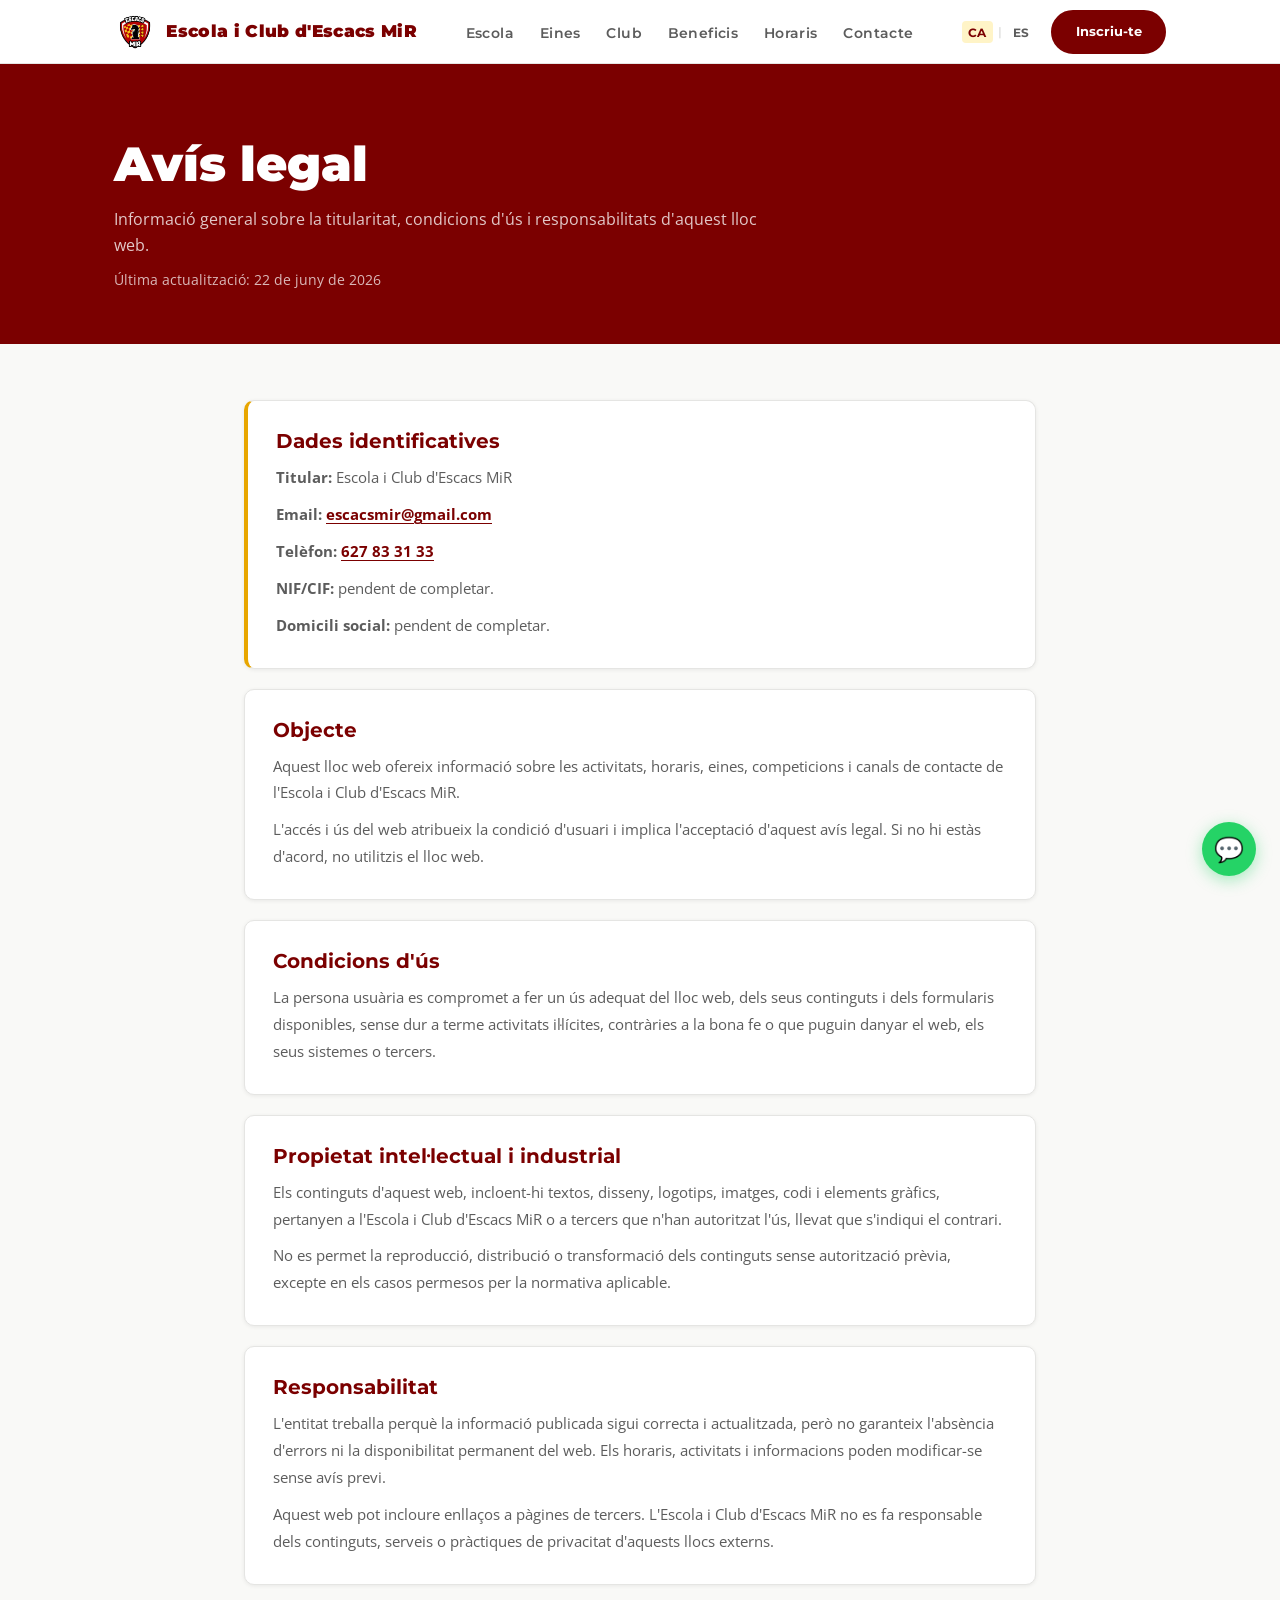
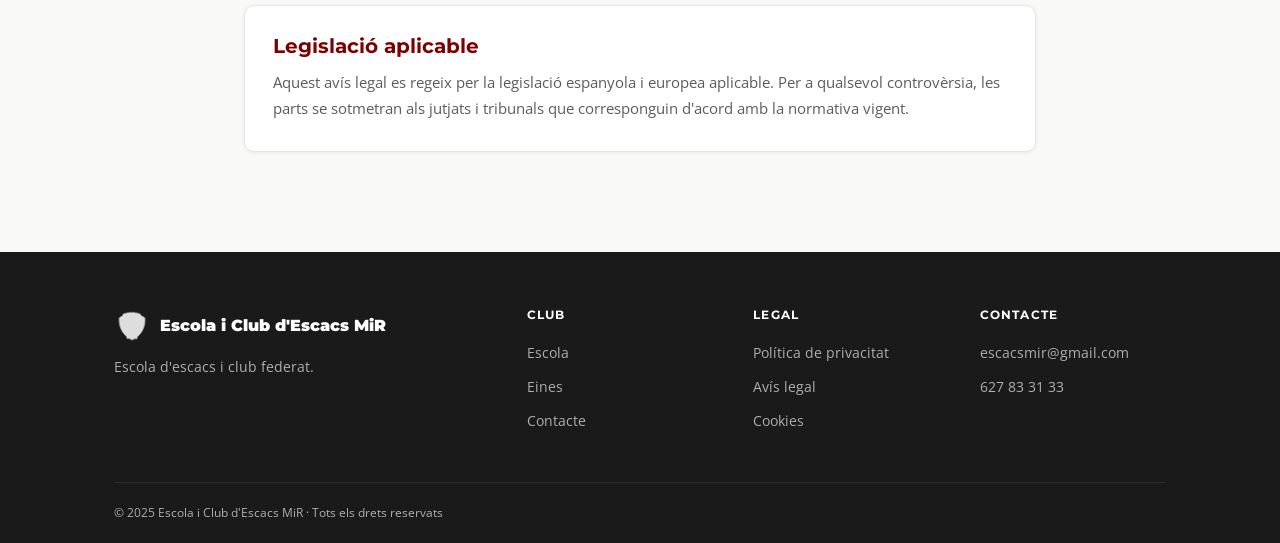
==== avis-legal.html @ 877fa630 "feat: afegeix pagines legals" ====
<!DOCTYPE html>
<html lang="ca">
<head>
  <meta charset="UTF-8" />
  <meta name="viewport" content="width=device-width, initial-scale=1.0" />
  <title>Avís legal · Escola i Club d'Escacs MiR</title>
  <meta name="description" content="Avís legal del web de l'Escola i Club d'Escacs MiR." />

  <link rel="preconnect" href="https://fonts.googleapis.com" />
  <link href="https://fonts.googleapis.com/css2?family=Montserrat:wght@400;600;700;900&family=Open+Sans:wght@400;600&display=swap" rel="stylesheet" />

  <link rel="stylesheet" href="css/tokens.css" />
  <link rel="stylesheet" href="css/base.css" />
  <link rel="stylesheet" href="css/components.css" />
  <link rel="stylesheet" href="css/layout/nav.css" />
  <link rel="stylesheet" href="css/layout/footer.css" />
  <link rel="stylesheet" href="css/sections/legal.css" />
  <link rel="stylesheet" href="css/sections/overlays.css" />
</head>
<body class="lang-ca">
<nav id="main-nav">
  <div class="nav-inner container">
    <a href="index.html#inici" class="nav-logo">
      <img src="assets/logo escola transp.png" alt="Escola i Club d'Escacs MiR" />
      <span class="nav-logo-text">
        <span class="ca">Escola i Club d'Escacs MiR</span>
        <span class="es">Club Ajedrez MiR</span>
      </span>
    </a>
    <ul class="nav-links">
      <li><a href="index.html#escola"><span class="ca">Escola</span><span class="es">Escuela</span></a></li>
      <li><a href="index.html#eines"><span class="ca">Eines</span><span class="es">Herramientas</span></a></li>
      <li><a href="index.html#competicio"><span class="ca">Club</span><span class="es">Club</span></a></li>
      <li><a href="beneficis.html"><span class="ca">Beneficis</span><span class="es">Beneficios</span></a></li>
      <li><a href="index.html#horaris"><span class="ca">Horaris</span><span class="es">Horarios</span></a></li>
      <li><a href="index.html#contacte"><span class="ca">Contacte</span><span class="es">Contacto</span></a></li>
    </ul>
    <div class="nav-right">
      <div class="lang-toggle">
        <button class="lang-btn active" data-lang="ca">CA</button>
        <span>|</span>
        <button class="lang-btn" data-lang="es">ES</button>
      </div>
      <a href="index.html#contacte" class="btn btn-maroon nav-cta">
        <span class="ca">Inscriu-te</span>
        <span class="es">Inscríbete</span>
      </a>
      <button class="nav-hamburger" aria-label="Menú" aria-expanded="false">
        <span></span><span></span><span></span>
      </button>
    </div>
  </div>
</nav>

<div class="nav-mobile" role="dialog" aria-label="Menú">
  <ul>
    <li><a href="index.html#escola"><span class="ca">Escola</span><span class="es">Escuela</span></a></li>
    <li><a href="index.html#eines"><span class="ca">Eines</span><span class="es">Herramientas</span></a></li>
    <li><a href="index.html#competicio"><span class="ca">Club federat</span><span class="es">Club federado</span></a></li>
    <li><a href="beneficis.html"><span class="ca">Beneficis</span><span class="es">Beneficios</span></a></li>
    <li><a href="index.html#horaris"><span class="ca">Horaris</span><span class="es">Horarios</span></a></li>
    <li><a href="index.html#contacte"><span class="ca">Contacte</span><span class="es">Contacto</span></a></li>
  </ul>
</div>

<header class="legal-hero">
  <div class="container">
    <h1><span class="ca">Avís legal</span><span class="es">Aviso legal</span></h1>
    <p>
      <span class="ca">Informació general sobre la titularitat, condicions d'ús i responsabilitats d'aquest lloc web.</span>
      <span class="es">Información general sobre la titularidad, condiciones de uso y responsabilidades de este sitio web.</span>
    </p>
    <div class="legal-meta">
      <span class="ca">Última actualització: 22 de juny de 2026</span>
      <span class="es">Última actualización: 22 de junio de 2026</span>
    </div>
  </div>
</header>

<main class="legal-page">
  <div class="container legal-content">
    <section class="legal-block legal-note">
      <h2><span class="ca">Dades identificatives</span><span class="es">Datos identificativos</span></h2>
      <p><strong><span class="ca">Titular:</span><span class="es">Titular:</span></strong> Escola i Club d'Escacs MiR</p>
      <p><strong>Email:</strong> <a href="mailto:escacsmir@gmail.com">escacsmir@gmail.com</a></p>
      <p><strong><span class="ca">Telèfon:</span><span class="es">Teléfono:</span></strong> <a href="tel:+34627833133">627 83 31 33</a></p>
      <p><strong>NIF/CIF:</strong> <span class="ca">pendent de completar.</span><span class="es">pendiente de completar.</span></p>
      <p><strong><span class="ca">Domicili social:</span><span class="es">Domicilio social:</span></strong> <span class="ca">pendent de completar.</span><span class="es">pendiente de completar.</span></p>
    </section>

    <section class="legal-block">
      <h2><span class="ca">Objecte</span><span class="es">Objeto</span></h2>
      <p>
        <span class="ca">Aquest lloc web ofereix informació sobre les activitats, horaris, eines, competicions i canals de contacte de l'Escola i Club d'Escacs MiR.</span>
        <span class="es">Este sitio web ofrece información sobre las actividades, horarios, herramientas, competiciones y canales de contacto de la Escola i Club d'Escacs MiR.</span>
      </p>
      <p>
        <span class="ca">L'accés i ús del web atribueix la condició d'usuari i implica l'acceptació d'aquest avís legal. Si no hi estàs d'acord, no utilitzis el lloc web.</span>
        <span class="es">El acceso y uso de la web atribuye la condición de usuario e implica la aceptación de este aviso legal. Si no estás de acuerdo, no utilices el sitio web.</span>
      </p>
    </section>

    <section class="legal-block">
      <h2><span class="ca">Condicions d'ús</span><span class="es">Condiciones de uso</span></h2>
      <p>
        <span class="ca">La persona usuària es compromet a fer un ús adequat del lloc web, dels seus continguts i dels formularis disponibles, sense dur a terme activitats il·lícites, contràries a la bona fe o que puguin danyar el web, els seus sistemes o tercers.</span>
        <span class="es">La persona usuaria se compromete a hacer un uso adecuado del sitio web, de sus contenidos y de los formularios disponibles, sin realizar actividades ilícitas, contrarias a la buena fe o que puedan dañar la web, sus sistemas o a terceros.</span>
      </p>
    </section>

    <section class="legal-block">
      <h2><span class="ca">Propietat intel·lectual i industrial</span><span class="es">Propiedad intelectual e industrial</span></h2>
      <p>
        <span class="ca">Els continguts d'aquest web, incloent-hi textos, disseny, logotips, imatges, codi i elements gràfics, pertanyen a l'Escola i Club d'Escacs MiR o a tercers que n'han autoritzat l'ús, llevat que s'indiqui el contrari.</span>
        <span class="es">Los contenidos de esta web, incluyendo textos, diseño, logotipos, imágenes, código y elementos gráficos, pertenecen a la Escola i Club d'Escacs MiR o a terceros que han autorizado su uso, salvo que se indique lo contrario.</span>
      </p>
      <p>
        <span class="ca">No es permet la reproducció, distribució o transformació dels continguts sense autorització prèvia, excepte en els casos permesos per la normativa aplicable.</span>
        <span class="es">No se permite la reproducción, distribución o transformación de los contenidos sin autorización previa, excepto en los casos permitidos por la normativa aplicable.</span>
      </p>
    </section>

    <section class="legal-block">
      <h2><span class="ca">Responsabilitat</span><span class="es">Responsabilidad</span></h2>
      <p>
        <span class="ca">L'entitat treballa perquè la informació publicada sigui correcta i actualitzada, però no garanteix l'absència d'errors ni la disponibilitat permanent del web. Els horaris, activitats i informacions poden modificar-se sense avís previ.</span>
        <span class="es">La entidad trabaja para que la información publicada sea correcta y esté actualizada, pero no garantiza la ausencia de errores ni la disponibilidad permanente de la web. Los horarios, actividades e informaciones pueden modificarse sin previo aviso.</span>
      </p>
      <p>
        <span class="ca">Aquest web pot incloure enllaços a pàgines de tercers. L'Escola i Club d'Escacs MiR no es fa responsable dels continguts, serveis o pràctiques de privacitat d'aquests llocs externs.</span>
        <span class="es">Esta web puede incluir enlaces a páginas de terceros. La Escola i Club d'Escacs MiR no se hace responsable de los contenidos, servicios o prácticas de privacidad de dichos sitios externos.</span>
      </p>
    </section>

    <section class="legal-block">
      <h2><span class="ca">Legislació aplicable</span><span class="es">Legislación aplicable</span></h2>
      <p>
        <span class="ca">Aquest avís legal es regeix per la legislació espanyola i europea aplicable. Per a qualsevol controvèrsia, les parts se sotmetran als jutjats i tribunals que corresponguin d'acord amb la normativa vigent.</span>
        <span class="es">Este aviso legal se rige por la legislación española y europea aplicable. Para cualquier controversia, las partes se someterán a los juzgados y tribunales que correspondan de acuerdo con la normativa vigente.</span>
      </p>
    </section>
  </div>
</main>

<footer class="site-footer">
  <div class="container">
    <div class="footer-inner">
      <div class="footer-brand">
        <div class="brand-logo">
          <img src="assets/logo escola transp.png" alt="Escola i Club d'Escacs MiR" />
          <span class="brand-name"><span class="ca">Escola i Club d'Escacs MiR</span><span class="es">Club Ajedrez MiR</span></span>
        </div>
        <p><span class="ca">Escola d'escacs i club federat.</span><span class="es">Escuela de ajedrez y club federado.</span></p>
      </div>
      <div class="footer-col">
        <h4><span class="ca">Club</span><span class="es">Club</span></h4>
        <ul>
          <li><a href="index.html#escola"><span class="ca">Escola</span><span class="es">Escuela</span></a></li>
          <li><a href="index.html#eines"><span class="ca">Eines</span><span class="es">Herramientas</span></a></li>
          <li><a href="index.html#contacte"><span class="ca">Contacte</span><span class="es">Contacto</span></a></li>
        </ul>
      </div>
      <div class="footer-col">
        <h4><span class="ca">Legal</span><span class="es">Legal</span></h4>
        <ul>
          <li><a href="politica-privacitat.html"><span class="ca">Política de privacitat</span><span class="es">Política de privacidad</span></a></li>
          <li><a href="avis-legal.html"><span class="ca">Avís legal</span><span class="es">Aviso legal</span></a></li>
          <li><a href="cookies.html"><span class="ca">Cookies</span><span class="es">Cookies</span></a></li>
        </ul>
      </div>
      <div class="footer-col">
        <h4><span class="ca">Contacte</span><span class="es">Contacto</span></h4>
        <ul>
          <li><a href="mailto:escacsmir@gmail.com">escacsmir@gmail.com</a></li>
          <li><a href="tel:+34627833133">627 83 31 33</a></li>
        </ul>
      </div>
    </div>
    <div class="footer-bottom">
      <span>© 2025 Escola i Club d'Escacs MiR · <span class="ca">Tots els drets reservats</span><span class="es">Todos los derechos reservados</span></span>
    </div>
  </div>
</footer>

<a href="https://wa.me/34627833133" class="whatsapp-float" target="_blank" rel="noopener" title="WhatsApp">💬</a>

<script src="js/main.js" defer></script>
</body>
</html>
---- css/tokens.css ----
/* ── DESIGN TOKENS ── */
:root {
  /* Brand colours (Manual d'identitat MiR) */
  --maroon:    #7B0000;
  --maroon-d:  #5A0000;
  --maroon-l:  #9A0000;
  --gold:      #E8A600;
  --gold-l:    #F5C842;
  --cream:     #FFF4C7;
  --cream-d:   #F0E49A;

  /* Neutrals */
  --dark:      #1A1A1A;
  --white:     #FFFFFF;
  --bg:        #F9F9F7;
  --text:      #1A1A1A;
  --text-m:    #5C5C5C;
  --border:    #E5E5E3;

  /* Shape & elevation */
  --radius:    10px;
  --radius-lg: 16px;
  --shadow-s:  0 1px 4px rgba(0,0,0,0.07);
  --shadow:    0 4px 16px rgba(0,0,0,0.09);
  --shadow-lg: 0 8px 32px rgba(0,0,0,0.12);

  /* Layout */
  --nav-h:  64px;
  --max-w: 1100px;
  --sec-py: 80px;
}
---- css/base.css ----
/* ── RESET & BASE ── */
*, *::before, *::after { box-sizing: border-box; margin: 0; padding: 0; }
html { scroll-behavior: smooth; -webkit-text-size-adjust: 100%; }

body {
  font-family: 'Open Sans', system-ui, sans-serif;
  background: var(--bg);
  color: var(--text);
  line-height: 1.65;
  -webkit-font-smoothing: antialiased;
}

h1, h2, h3, h4 {
  font-family: 'Montserrat', sans-serif;
  line-height: 1.2;
  font-weight: 700;
}

a { color: inherit; text-decoration: none; }
img { display: block; max-width: 100%; }
ul { list-style: none; }

.container {
  max-width: var(--max-w);
  margin: 0 auto;
  padding: 0 24px;
}

/* ── BILINGÜISME CA / ES ── */
/* Per defecte mostra català, amaga castellà */
.es { display: none; }

/* Quan el body té .lang-es, inverteix */
body.lang-es .es { display: revert; }
body.lang-es .ca { display: none; }
---- css/components.css ----
/* ── SHARED COMPONENTS ── */

/* Buttons */
.btn {
  display: inline-flex;
  align-items: center;
  gap: .4rem;
  padding: .75rem 1.75rem;
  border-radius: 50px;
  font-family: 'Montserrat', sans-serif;
  font-weight: 700;
  font-size: .9rem;
  cursor: pointer;
  transition: transform .15s, box-shadow .15s, background .15s;
  border: 2px solid transparent;
  text-align: center;
  white-space: nowrap;
}
.btn:hover { transform: translateY(-2px); box-shadow: var(--shadow); }

.btn-primary  { background: var(--gold); color: var(--dark); border-color: var(--gold); }
.btn-primary:hover { background: var(--gold-l); }

.btn-maroon   { background: var(--maroon); color: var(--white); border-color: var(--maroon); }
.btn-maroon:hover { background: var(--maroon-d); }

.btn-outline  { background: transparent; border-color: var(--white); color: var(--white); }
.btn-outline:hover { background: rgba(255,255,255,.12); }

.btn-outline-dark { background: transparent; border-color: var(--maroon); color: var(--maroon); }
.btn-outline-dark:hover { background: var(--maroon); color: var(--white); }

.btn-sm { padding: .5rem 1.2rem; font-size: .82rem; }

/* Section labels */
.section-eyebrow {
  display: inline-block;
  background: var(--cream);
  color: var(--maroon);
  font-family: 'Montserrat', sans-serif;
  font-weight: 700;
  font-size: .72rem;
  letter-spacing: .12em;
  text-transform: uppercase;
  padding: .3rem .9rem;
  border-radius: 50px;
  margin-bottom: .75rem;
}

.section-title {
  font-size: clamp(1.6rem, 3.5vw, 2.3rem);
  font-weight: 900;
  margin-bottom: .75rem;
}

.section-sub {
  font-size: 1rem;
  color: var(--text-m);
  max-width: 580px;
  line-height: 1.7;
}

/* Section padding helper */
.section-pad { padding: var(--sec-py) 0; }
---- css/layout/nav.css ----
/* ── NAVIGATION ── */
nav {
  position: sticky;
  top: 0;
  z-index: 999;
  background: var(--white);
  border-bottom: 1px solid var(--border);
  height: var(--nav-h);
}
nav.scrolled { box-shadow: var(--shadow-s); }

.nav-inner {
  display: flex;
  align-items: center;
  justify-content: space-between;
  height: var(--nav-h);
  gap: 1rem;
}

/* Logo */
.nav-logo {
  display: flex;
  align-items: center;
  gap: .65rem;
  flex-shrink: 0;
}
.nav-logo img {
  height: 42px;
  width: auto;
}
.nav-logo-text {
  font-family: 'Montserrat', sans-serif;
  font-weight: 900;
  font-size: 1.05rem;
  color: var(--maroon);
  letter-spacing: .02em;
}

/* Links */
.nav-links {
  display: flex;
  align-items: center;
  gap: 1.6rem;
}
.nav-links a {
  font-family: 'Montserrat', sans-serif;
  font-weight: 600;
  font-size: .85rem;
  color: var(--text-m);
  letter-spacing: .03em;
  transition: color .18s;
  position: relative;
}
.nav-links a::after {
  content: '';
  position: absolute;
  bottom: -3px;
  left: 0; right: 0;
  height: 2px;
  background: var(--maroon);
  transform: scaleX(0);
  transition: transform .18s;
  border-radius: 2px;
}
.nav-links a:hover { color: var(--maroon); }
.nav-links a:hover::after,
.nav-links a.active::after { transform: scaleX(1); }
.nav-links a.active { color: var(--maroon); }

/* Right side */
.nav-right {
  display: flex;
  align-items: center;
  gap: 1rem;
  flex-shrink: 0;
}

/* Language toggle */
.lang-toggle {
  display: flex;
  align-items: center;
  gap: .3rem;
  font-family: 'Montserrat', sans-serif;
  font-size: .78rem;
  font-weight: 700;
  color: var(--border);
}
.lang-btn {
  background: none;
  border: none;
  cursor: pointer;
  font-family: 'Montserrat', sans-serif;
  font-size: .78rem;
  font-weight: 700;
  color: var(--text-m);
  padding: .2rem .4rem;
  border-radius: 4px;
  transition: color .15s, background .15s;
}
.lang-btn:hover { color: var(--maroon); }
.lang-btn.active {
  color: var(--maroon);
  background: var(--cream);
}

/* CTA button in nav */
.nav-cta { padding: .55rem 1.4rem; font-size: .82rem; }

/* Hamburger */
.nav-hamburger {
  display: none;
  flex-direction: column;
  gap: 5px;
  background: none;
  border: none;
  cursor: pointer;
  padding: .4rem;
}
.nav-hamburger span {
  display: block;
  width: 22px;
  height: 2px;
  background: var(--maroon);
  border-radius: 2px;
  transition: transform .2s, opacity .2s;
}
.nav-hamburger.open span:nth-child(1) { transform: translateY(7px) rotate(45deg); }
.nav-hamburger.open span:nth-child(2) { opacity: 0; }
.nav-hamburger.open span:nth-child(3) { transform: translateY(-7px) rotate(-45deg); }

/* Mobile menu */
.nav-mobile {
  display: none;
  position: fixed;
  top: var(--nav-h);
  left: 0; right: 0;
  background: var(--white);
  border-bottom: 1px solid var(--border);
  padding: 1.5rem 24px 2rem;
  z-index: 998;
  box-shadow: var(--shadow);
}
.nav-mobile.open { display: block; }
.nav-mobile ul {
  display: flex;
  flex-direction: column;
  gap: .2rem;
  margin-bottom: 1.5rem;
}
.nav-mobile ul li a {
  display: block;
  padding: .75rem 0;
  font-family: 'Montserrat', sans-serif;
  font-weight: 600;
  font-size: 1rem;
  color: var(--text);
  border-bottom: 1px solid var(--border);
}
.nav-mobile ul li:last-child a { border-bottom: none; }
.nav-mobile .btn { display: block; text-align: center; margin-bottom: .8rem; }
.nav-mobile .lang-toggle { justify-content: center; }

@media (max-width: 900px) {
  .nav-links { display: none; }
  .nav-cta   { display: none; }
  .lang-toggle { display: none; }
  .nav-hamburger { display: flex; }
}
---- css/layout/footer.css ----
/* ── FOOTER ── */
footer {
  background: var(--dark);
  color: rgba(255,255,255,0.65);
  padding: 56px 0 0;
}

.footer-inner {
  display: grid;
  grid-template-columns: 2fr 1fr 1fr 1fr;
  gap: 2.5rem;
  padding-bottom: 2.5rem;
}

.footer-brand {}
.footer-brand .brand-logo {
  display: flex;
  align-items: center;
  gap: .6rem;
  margin-bottom: .75rem;
}
.footer-brand .brand-logo img { height: 36px; filter: brightness(0) invert(1); opacity: .85; }
.footer-brand .brand-name {
  font-family: 'Montserrat', sans-serif;
  font-weight: 900;
  font-size: 1rem;
  color: var(--white);
}
.footer-brand p {
  font-size: .85rem;
  line-height: 1.6;
  max-width: 260px;
  margin-bottom: 1.2rem;
}
.social-row { display: flex; gap: .6rem; }
.social-btn {
  width: 36px; height: 36px;
  background: rgba(255,255,255,0.08);
  border-radius: 8px;
  display: flex; align-items: center; justify-content: center;
  font-size: .9rem;
  transition: background .18s;
}
.social-btn:hover { background: var(--gold); color: var(--dark); }

.footer-col h4 {
  font-family: 'Montserrat', sans-serif;
  font-size: .75rem;
  font-weight: 700;
  color: var(--white);
  letter-spacing: .1em;
  text-transform: uppercase;
  margin-bottom: 1rem;
}
.footer-col ul li { margin-bottom: .5rem; }
.footer-col ul li a {
  font-size: .85rem;
  transition: color .18s;
}
.footer-col ul li a:hover { color: var(--gold-l); }

.footer-bottom {
  border-top: 1px solid rgba(255,255,255,0.08);
  padding: 1.25rem 0;
  display: flex;
  justify-content: space-between;
  align-items: center;
  font-size: .78rem;
  flex-wrap: wrap;
  gap: .5rem;
}
.footer-bottom a { color: var(--gold-l); }

@media (max-width: 768px) {
  .footer-inner { grid-template-columns: 1fr 1fr; }
}
@media (max-width: 480px) {
  .footer-inner { grid-template-columns: 1fr; }
  .footer-bottom { flex-direction: column; text-align: center; }
}
---- css/sections/legal.css ----
.legal-hero {
  background: var(--maroon);
  color: var(--white);
  padding: 72px 0 52px;
}

.legal-hero h1 {
  color: var(--white);
  font-size: clamp(2rem, 4vw, 3rem);
  font-weight: 900;
  margin-bottom: 12px;
}

.legal-hero p {
  color: rgba(255,255,255,0.78);
  max-width: 680px;
}

.legal-page {
  background: var(--bg);
  padding: 56px 0 80px;
}

.legal-content {
  max-width: 840px;
}

.legal-block {
  background: var(--white);
  border: 1px solid var(--border);
  border-radius: var(--radius);
  box-shadow: var(--shadow-s);
  padding: 28px;
  margin-bottom: 20px;
}

.legal-block h2 {
  color: var(--maroon);
  font-size: 1.25rem;
  margin-bottom: 12px;
}

.legal-block h3 {
  font-size: 1rem;
  margin: 20px 0 8px;
}

.legal-block p,
.legal-block li {
  color: var(--text-m);
  font-size: 0.96rem;
  line-height: 1.75;
}

.legal-block p + p {
  margin-top: 10px;
}

.legal-block ul {
  list-style: disc;
  padding-left: 22px;
  margin: 10px 0 0;
}

.legal-meta {
  color: rgba(255,255,255,0.72);
  font-size: 0.9rem;
  margin-top: 10px;
}

.legal-note {
  border-left: 4px solid var(--gold);
}

.legal-content a {
  color: var(--maroon);
  font-weight: 700;
  text-decoration: underline;
  text-underline-offset: 3px;
}

@media (max-width: 640px) {
  .legal-hero {
    padding: 56px 0 40px;
  }

  .legal-page {
    padding: 36px 0 56px;
  }

  .legal-block {
    padding: 22px;
  }
}
---- css/sections/overlays.css ----
/* ── FLOATING WHATSAPP ── */
.whatsapp-float {
  position: fixed;
  bottom: 1.5rem;
  right: 1.5rem;
  z-index: 1000;
  background: #25D366;
  color: var(--white);
  width: 54px; height: 54px;
  border-radius: 50%;
  display: flex;
  align-items: center;
  justify-content: center;
  font-size: 1.5rem;
  box-shadow: 0 4px 16px rgba(37,211,102,0.4);
  transition: transform .2s, box-shadow .2s;
  text-decoration: none;
}
.whatsapp-float:hover {
  transform: scale(1.1);
  box-shadow: 0 6px 24px rgba(37,211,102,0.5);
}

/* ── COOKIE BANNER ── */
.cookie-banner {
  position: fixed;
  bottom: 0;
  left: 0; right: 0;
  background: #1E1E1E;
  color: rgba(255,255,255,0.82);
  padding: 1rem 1.5rem;
  display: flex;
  align-items: center;
  justify-content: space-between;
  gap: 1rem;
  z-index: 2000;
  flex-wrap: wrap;
}
.cookie-banner p { font-size: .82rem; margin: 0; flex: 1; }
.cookie-banner a { color: var(--gold-l); text-decoration: underline; }
.cookie-buttons { display: flex; gap: .6rem; flex-shrink: 0; }
.cookie-accept {
  background: var(--gold);
  color: var(--dark);
  border: none;
  padding: .5rem 1.2rem;
  border-radius: 6px;
  font-family: 'Montserrat', sans-serif;
  font-weight: 700;
  font-size: .82rem;
  cursor: pointer;
}
.cookie-decline {
  background: transparent;
  color: rgba(255,255,255,0.7);
  border: 1px solid rgba(255,255,255,0.25);
  padding: .5rem 1.2rem;
  border-radius: 6px;
  font-family: 'Montserrat', sans-serif;
  font-weight: 600;
  font-size: .82rem;
  cursor: pointer;
}

@media (max-width: 480px) {
  .cookie-banner { flex-direction: column; }
  .cookie-buttons { width: 100%; justify-content: flex-end; }
}
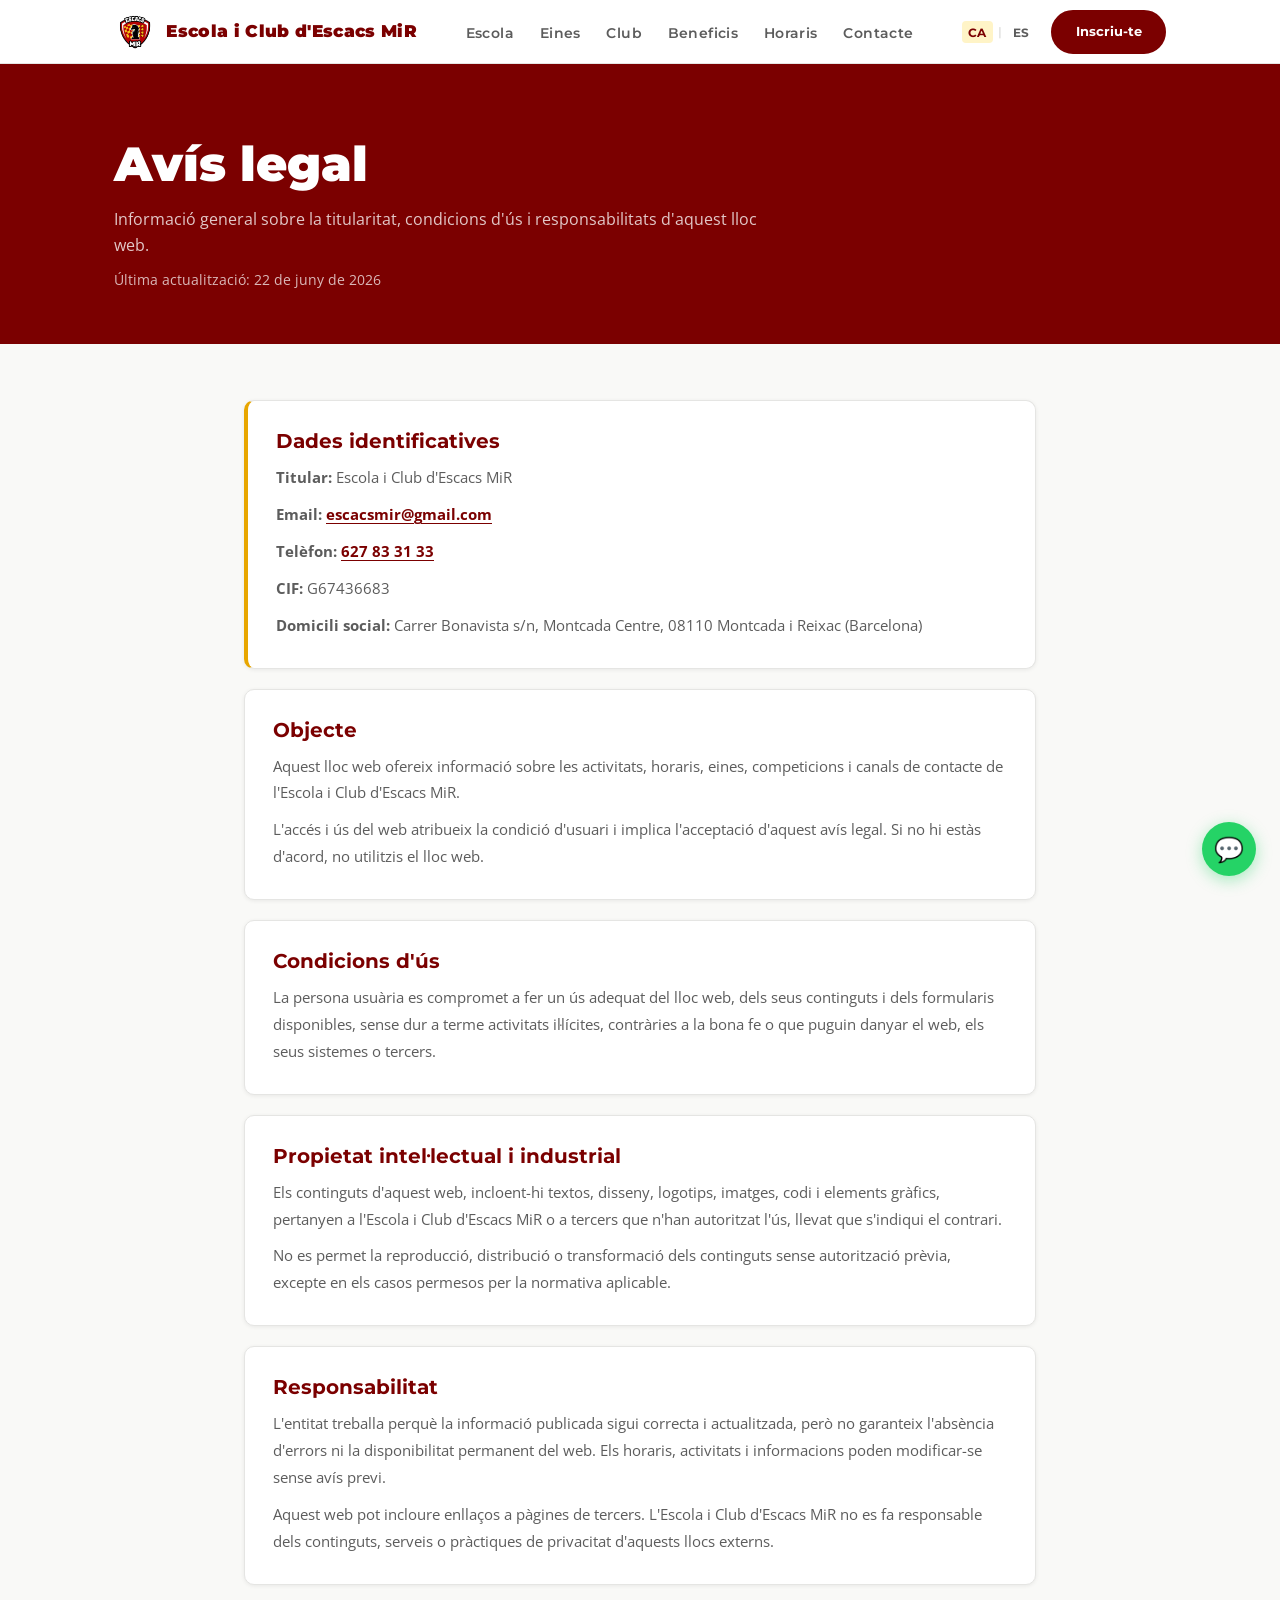
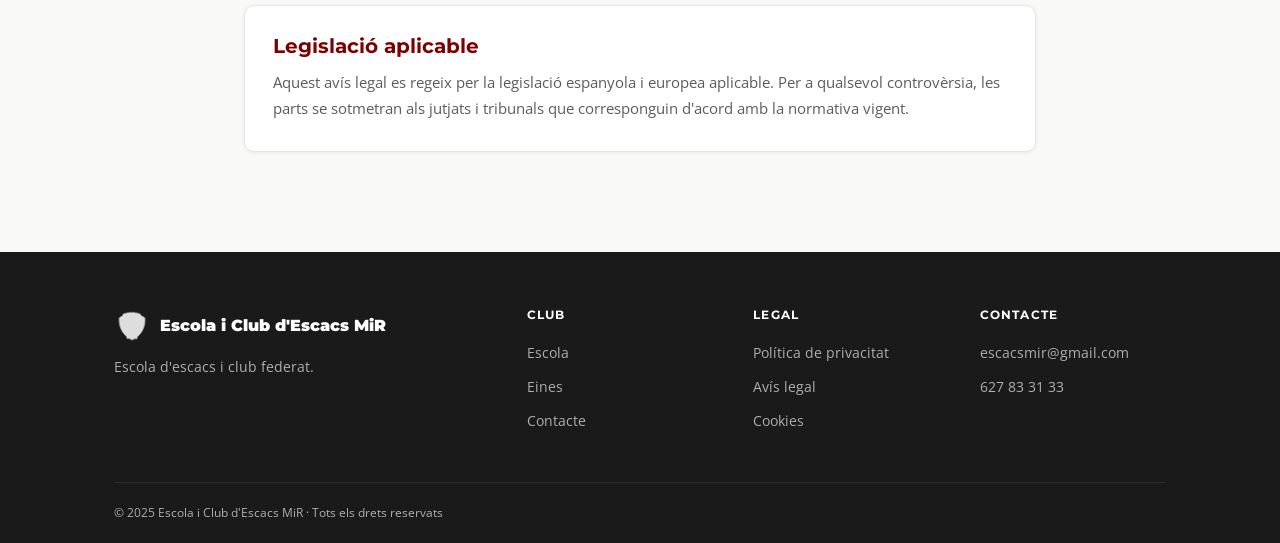
==== commit fd8a6583: "Update legal pages with CIF and registered address" ====
--- a/avis-legal.html
+++ b/avis-legal.html
@@ -84,8 +84,8 @@
       <p><strong><span class="ca">Titular:</span><span class="es">Titular:</span></strong> Escola i Club d'Escacs MiR</p>
       <p><strong>Email:</strong> <a href="mailto:escacsmir@gmail.com">escacsmir@gmail.com</a></p>
       <p><strong><span class="ca">Telèfon:</span><span class="es">Teléfono:</span></strong> <a href="tel:+34627833133">627 83 31 33</a></p>
-      <p><strong>NIF/CIF:</strong> <span class="ca">pendent de completar.</span><span class="es">pendiente de completar.</span></p>
-      <p><strong><span class="ca">Domicili social:</span><span class="es">Domicilio social:</span></strong> <span class="ca">pendent de completar.</span><span class="es">pendiente de completar.</span></p>
+      <p><strong>CIF:</strong> G67436683</p>
+      <p><strong><span class="ca">Domicili social:</span><span class="es">Domicilio social:</span></strong> Carrer Bonavista s/n, Montcada Centre, 08110 Montcada i Reixac (Barcelona)</p>
     </section>
 
     <section class="legal-block">
--- a/css/layout/footer.css
+++ b/css/layout/footer.css
@@ -41,6 +41,11 @@
   font-size: .9rem;
   transition: background .18s;
 }
+.social-icon-svg {
+  width: 18px;
+  height: 18px;
+  fill: currentColor;
+}
 .social-btn:hover { background: var(--gold); color: var(--dark); }
 
 .footer-col h4 {
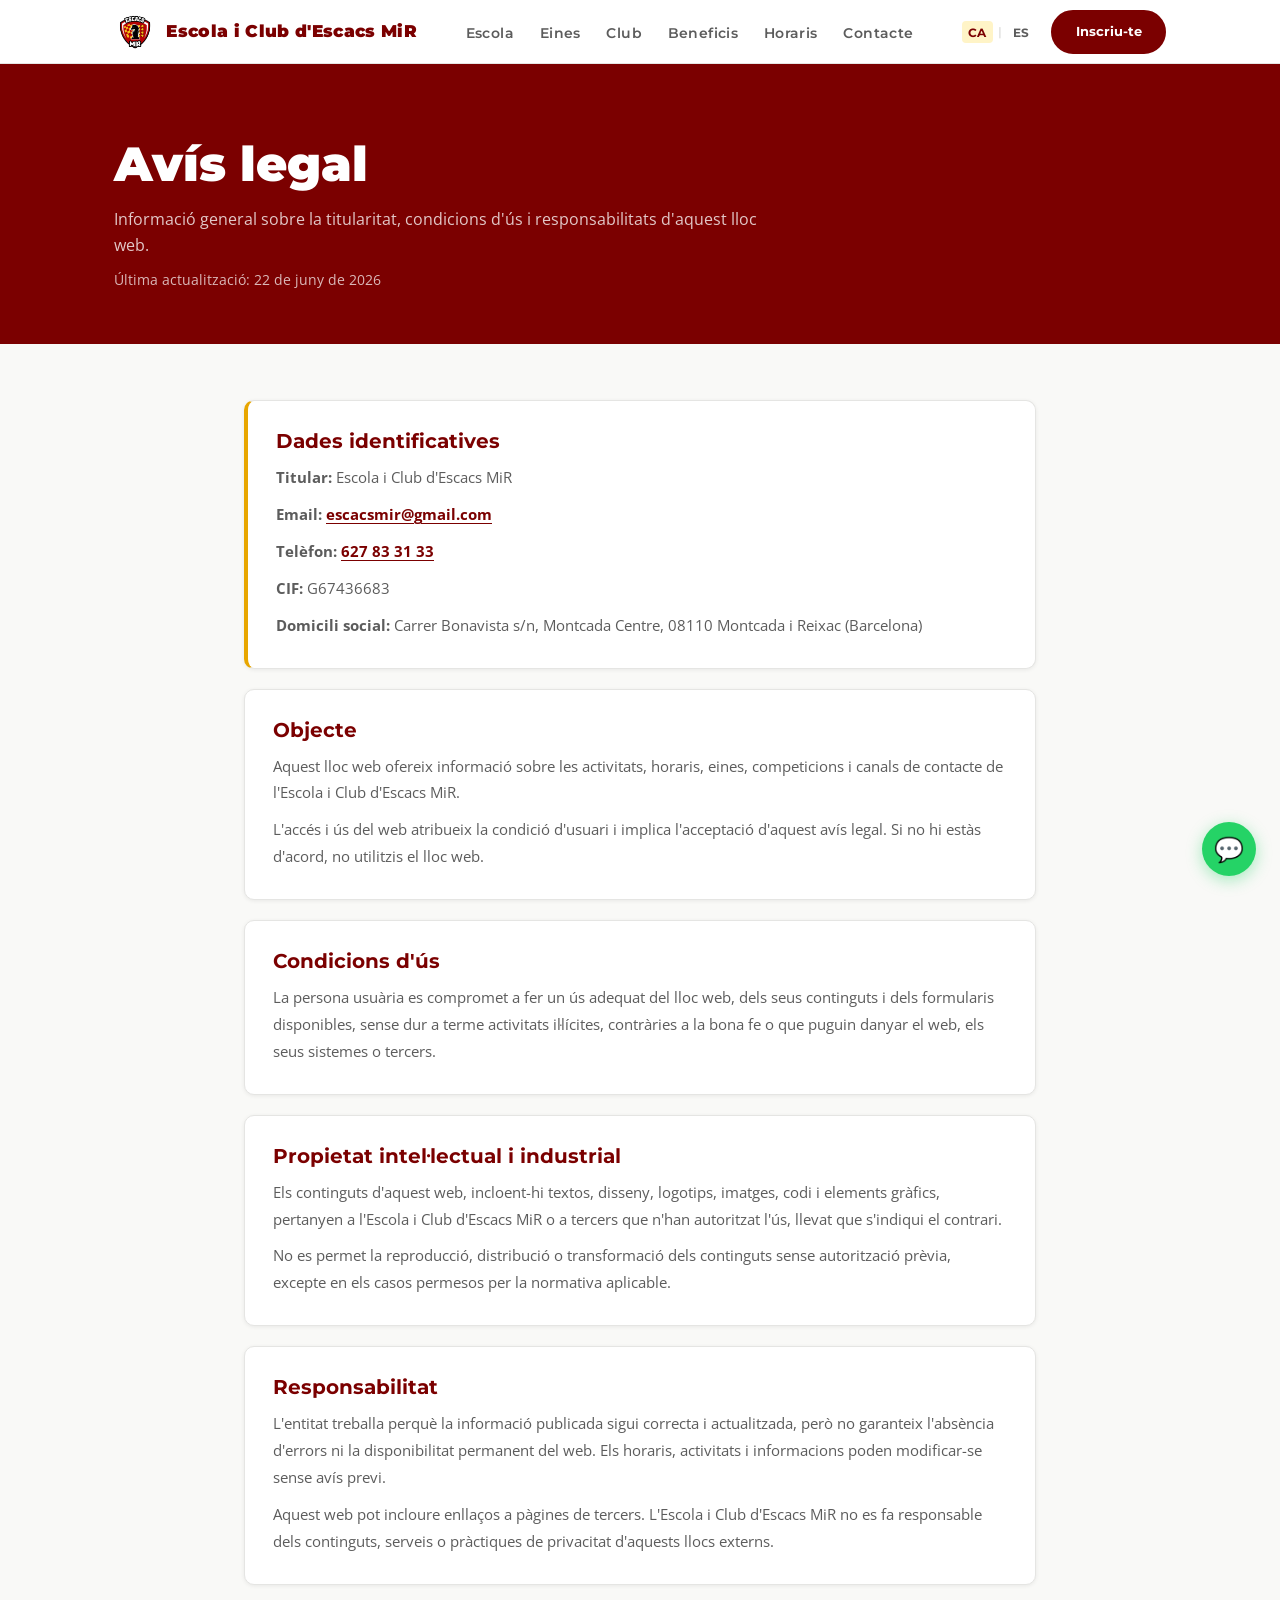
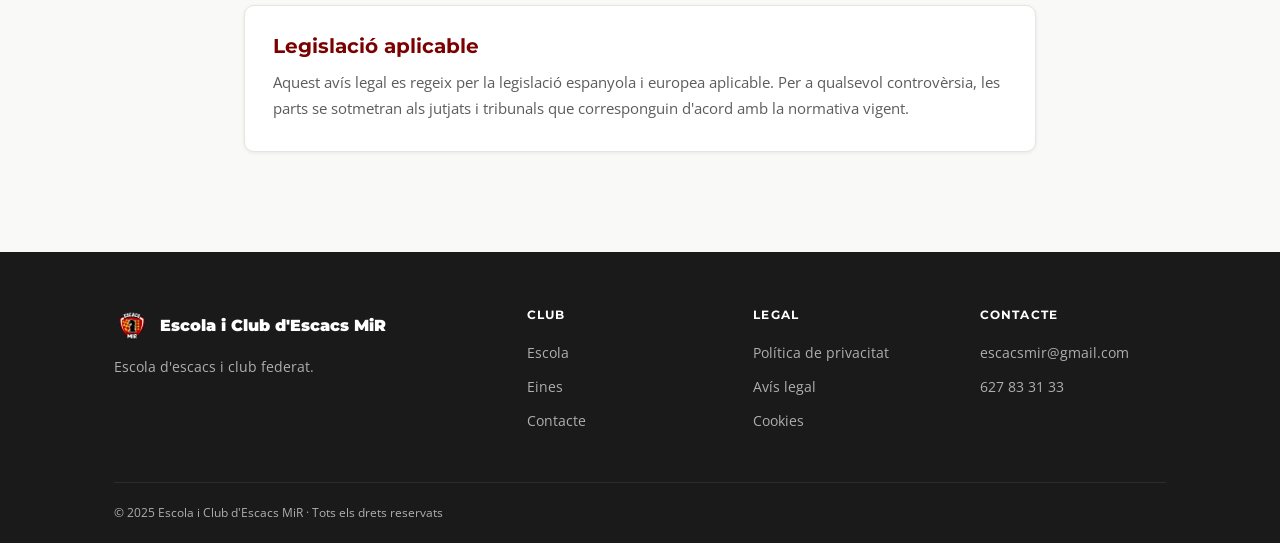
==== commit a8049e20: "feat: afegeix favicon i logo del club" ====
--- a/avis-legal.html
+++ b/avis-legal.html
@@ -3,6 +3,8 @@
 <head>
   <meta charset="UTF-8" />
   <meta name="viewport" content="width=device-width, initial-scale=1.0" />
+  <link rel="icon" type="image/png" href="assets/favicon.png" />
+  <link rel="apple-touch-icon" href="assets/apple-touch-icon.png" />
   <title>Avís legal · Escola i Club d'Escacs MiR</title>
   <meta name="description" content="Avís legal del web de l'Escola i Club d'Escacs MiR." />
 
--- a/css/layout/footer.css
+++ b/css/layout/footer.css
@@ -19,7 +19,7 @@
   gap: .6rem;
   margin-bottom: .75rem;
 }
-.footer-brand .brand-logo img { height: 36px; filter: brightness(0) invert(1); opacity: .85; }
+.footer-brand .brand-logo img { height: 36px; opacity: 1; }
 .footer-brand .brand-name {
   font-family: 'Montserrat', sans-serif;
   font-weight: 900;
